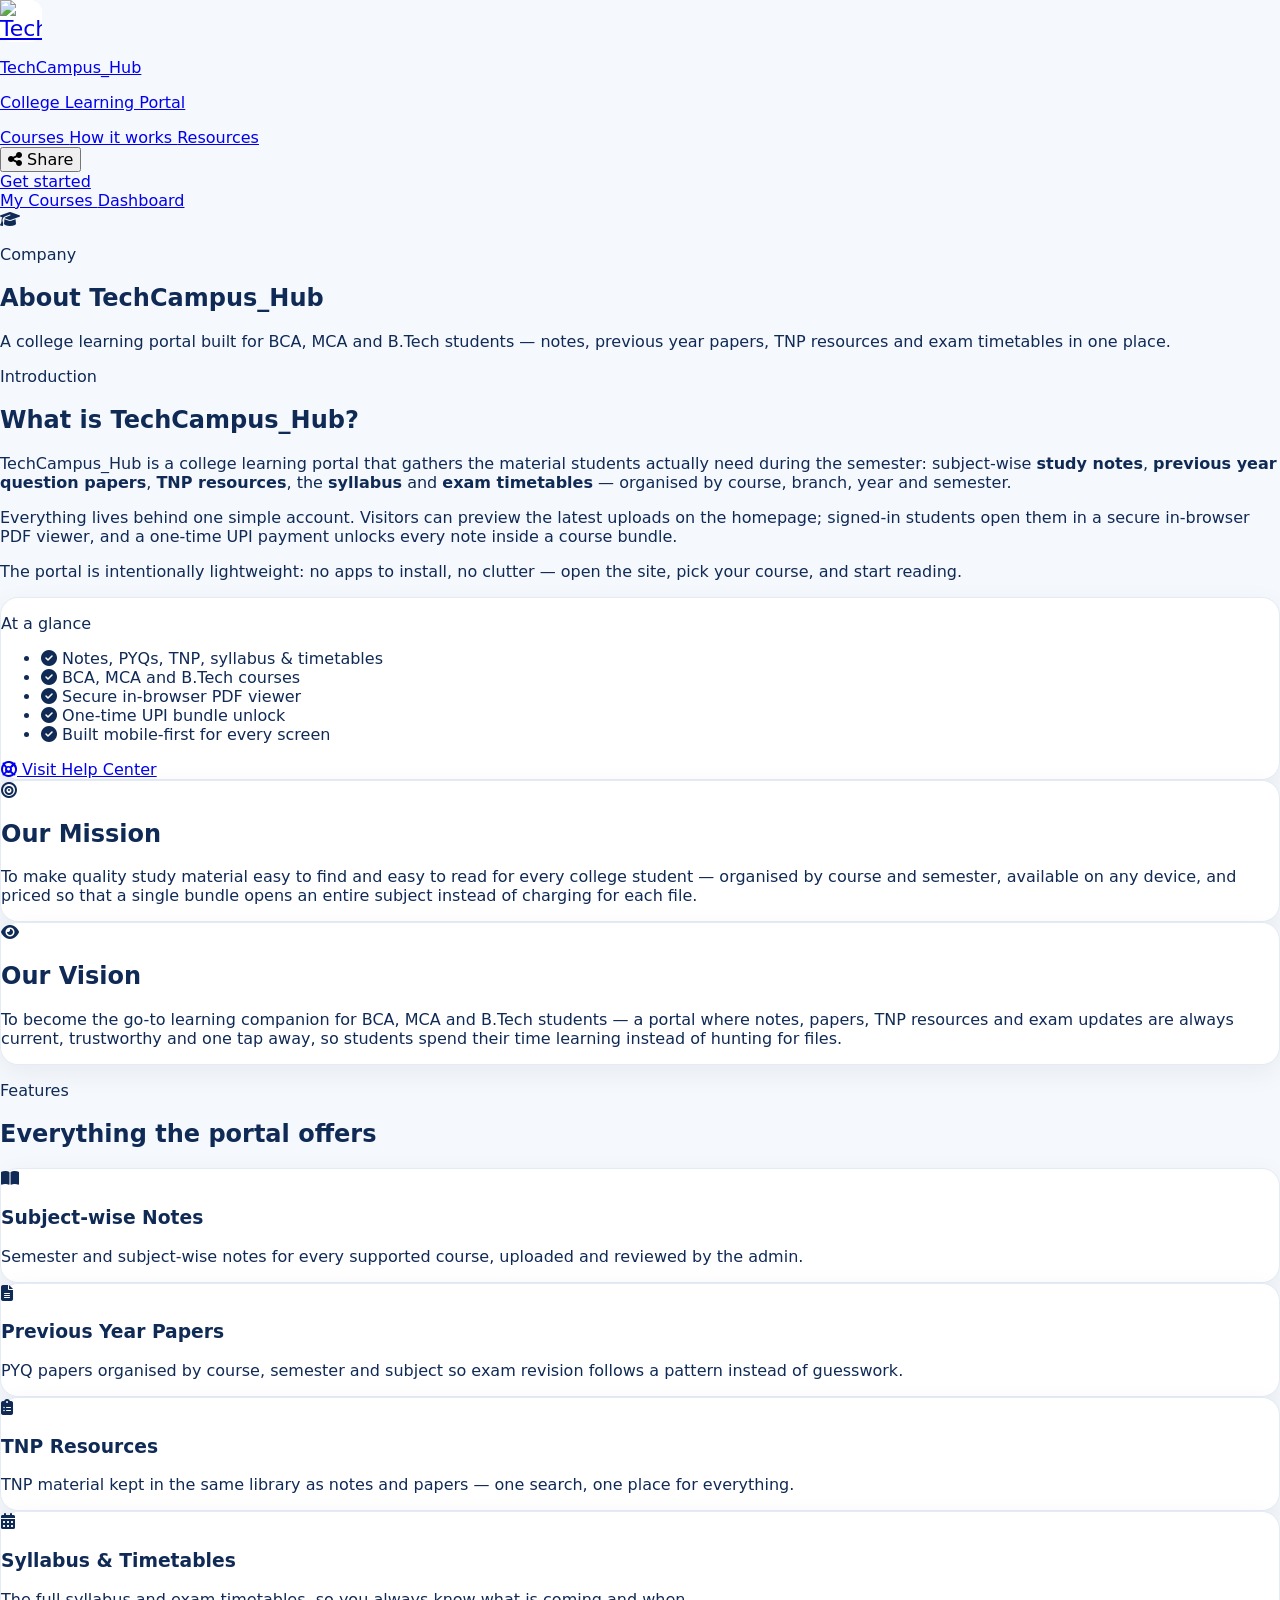
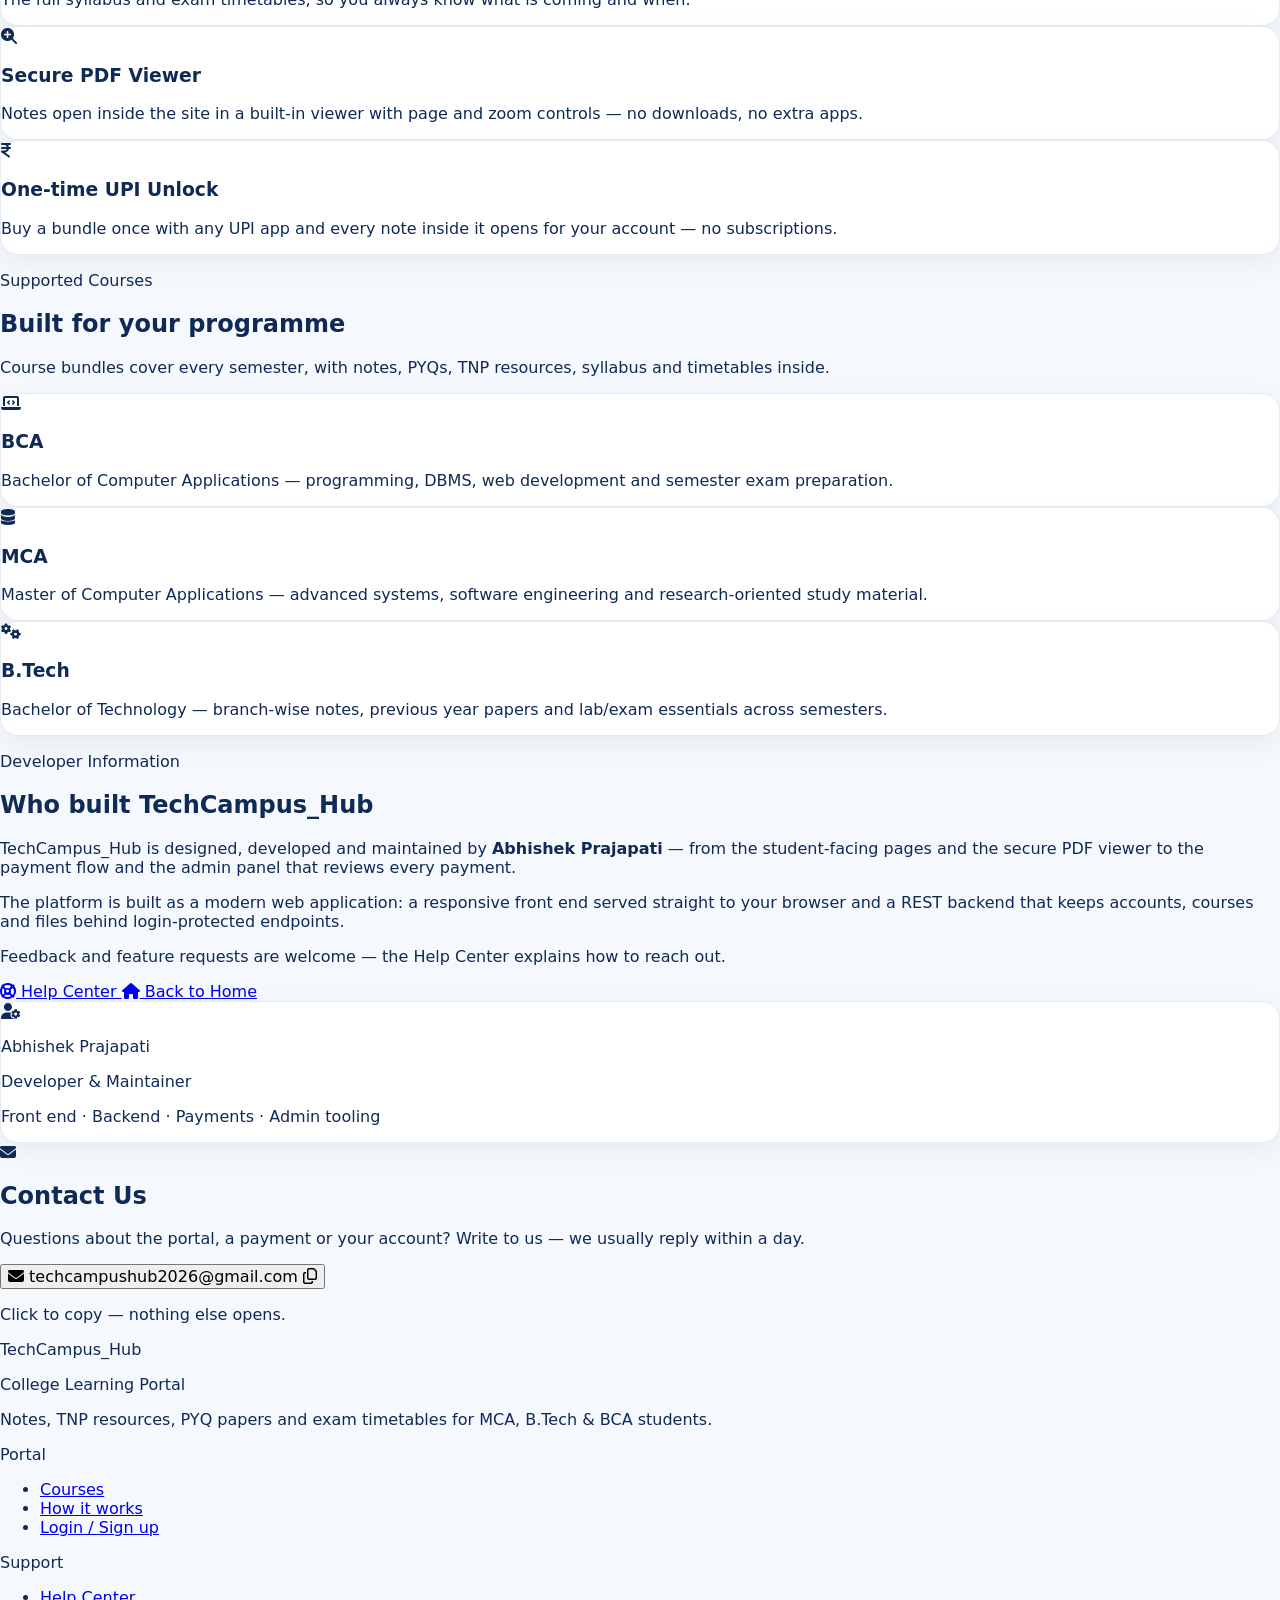
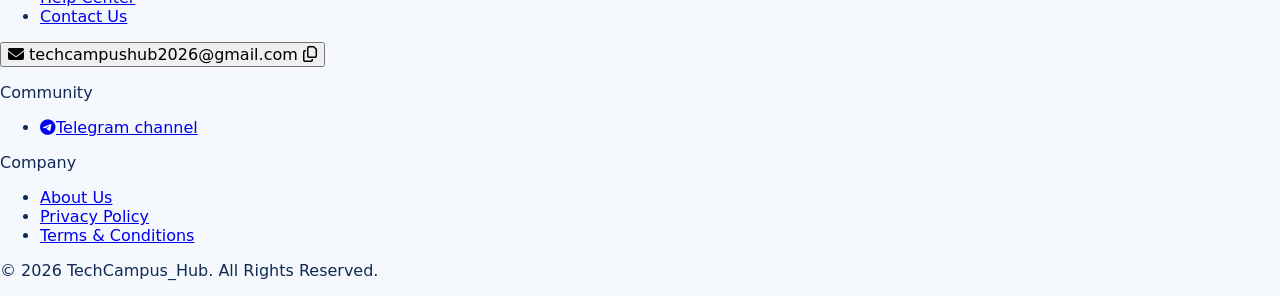
==== TechCampusHub-Frontend/about.html @ c7a8f25b "fix bug" ====
<!DOCTYPE html>
<html lang="en">
    <head>
        <meta charset="UTF-8">
        <meta name="viewport" content="width=device-width, initial-scale=1.0">
        <title>About Us | TechCampus_Hub</title>
        <meta name="description" content="About TechCampus_Hub - a college learning portal for BCA, MCA and B.Tech students with study notes, PYQ papers, TNP resources, syllabus and exam timetables.">
        <meta name="theme-color" content="#102a56">
        <link rel="icon" type="image/png" href="./assets/logo.png">
        <link rel="apple-touch-icon" href="./assets/logo.png">
        <!-- =====================================================
         TAILWIND CSS
    ====================================================== -->
        <script src="https://cdn.tailwindcss.com"></script>
        <!-- =====================================================
         FONT AWESOME
    ====================================================== -->
        <link rel="stylesheet" href="https://cdnjs.cloudflare.com/ajax/libs/font-awesome/6.5.2/css/all.min.css">
        <!-- =====================================================
         TAILWIND CONFIG
    ====================================================== -->
        <script>
        tailwind.config = {
            theme: {
                extend: {
                    colors: {
                        navy: "#102a56",
                        bluehub: "#2563eb",
                        softbg: "#f5f8fc"
                    },

                    boxShadow: {
                        soft: "0 8px 28px rgba(15,39,74,.08)"
                    }
                }
            }
        };
        </script>
        <!-- =====================================================
         CUSTOM CSS
    ====================================================== -->
        <link rel="stylesheet" href="style.css">
    </head>
<body data-page="about">
        <!-- =====================================================
         SITE HEADER
    ====================================================== -->
        <header class="sticky top-0 z-40 bg-white/90 backdrop-blur border-b border-slate-200">
            <div class="max-w-6xl mx-auto px-4 sm:px-5 h-20 flex items-center justify-between gap-3 sm:gap-4">
                <a href="./index.html" class="flex items-center gap-2 sm:gap-3 min-w-0">
                    <div class="text-logo-icon shrink-0">
                        <img src="./assets/logo.png" alt="TechCampus Hub logo">
                    </div>
                    <div class="min-w-0">
                        <p class="font-extrabold text-base sm:text-lg leading-tight truncate">
                            TechCampus_Hub
                        </p>
                        <p class="hidden sm:block text-xs text-slate-500 leading-tight truncate">
                            College Learning Portal
                        </p>
                    </div>
                </a>
                <nav class="hidden md:flex items-center gap-6 text-sm font-semibold text-slate-600">
                    <a href="./index.html#courses" class="hover:text-blue-600 transition">
                        Courses
                    </a>
                    <a href="./index.html#how" class="hover:text-blue-600 transition">
                        How it works
                    </a>
                    <a href="./index.html#features" class="hover:text-blue-600 transition">
                        Resources
                    </a>
                </nav>
                <div class="flex items-center gap-2 sm:gap-3 shrink-0">

                    <!-- Share the website (native sheet on mobile,
                         themed popup on desktop) -->
                    <button type="button"
                            data-share-trigger
                            aria-haspopup="dialog"
                            aria-expanded="false"
                            aria-label="Share TechCampus Hub"
                            title="Share TechCampus Hub"
                            class="flex h-9 w-9 sm:h-10 sm:w-auto shrink-0 items-center justify-center
                                   gap-2 rounded-xl border border-slate-200 bg-white px-0 sm:px-3.5
                                   text-xs sm:text-sm font-bold text-slate-600
                                   hover:border-blue-200 hover:bg-blue-50 hover:text-blue-700
                                   transition">
                        <i class="fa-solid fa-share-nodes" aria-hidden="true"></i>
                        <span class="hidden sm:inline">Share</span>
                    </button>

                    <!-- Guest actions -->
                    <div id="guestNavActions" class="flex items-center gap-3">
                        <a href="./login.html" class="rounded-xl bg-blue-600 hover:bg-blue-700 text-white text-xs sm:text-sm font-bold px-3 sm:px-5 py-2 sm:py-2.5 whitespace-nowrap transition">
                            Get started
                        </a>
                    </div>

                    <!-- Signed-in actions -->
                    <div id="memberNavActions" class="hidden items-center gap-3">
                        <a href="./courses.html" class="hidden sm:inline text-sm font-bold text-slate-600 hover:text-blue-600 transition">
                            My Courses
                        </a>
                        <a href="./dashboard.html" class="rounded-xl bg-blue-600 hover:bg-blue-700 text-white text-xs sm:text-sm font-bold px-3 sm:px-5 py-2 sm:py-2.5 whitespace-nowrap transition">
                            Dashboard
                        </a>
                    </div>
                </div>
            </div>
        </header>

        <main>
            <!-- =====================================================
             PAGE HERO
        ====================================================== -->
            <section class="bg-softbg border-b border-slate-200">
                <div class="max-w-6xl mx-auto px-5 py-14 md:py-20 text-center">
                    <span class="mx-auto flex h-14 w-14 items-center justify-center rounded-2xl bg-blue-50 text-2xl text-blue-600"
                          aria-hidden="true">
                        <i class="fa-solid fa-graduation-cap"></i>
                    </span>
                    <p class="mt-5 text-xs font-extrabold uppercase tracking-widest text-blue-600">
                        Company
                    </p>
                    <h1 class="mt-2 text-3xl md:text-4xl font-extrabold text-slate-900">
                        About TechCampus_Hub
                    </h1>
                    <p class="mt-3 mx-auto max-w-2xl text-sm leading-6 md:text-base text-slate-500">
                        A college learning portal built for BCA, MCA and B.Tech students —
                        notes, previous year papers, TNP resources and exam timetables in
                        one place.
                    </p>
                </div>
            </section>

            <!-- =====================================================
             INTRODUCTION
        ====================================================== -->
            <section id="introduction" class="max-w-6xl mx-auto px-5 py-12 md:py-16 scroll-mt-28">
                <div class="grid grid-cols-1 lg:grid-cols-3 gap-8 items-start">
                    <div class="lg:col-span-2">
                        <p class="text-xs font-extrabold uppercase tracking-widest text-blue-600">
                            Introduction
                        </p>
                        <h2 class="mt-2 text-2xl font-extrabold text-slate-900">
                            What is TechCampus_Hub?
                        </h2>
                        <div class="mt-4 space-y-4 text-sm leading-7 text-slate-600 md:text-base">
                            <p>
                                TechCampus_Hub is a college learning portal that gathers the
                                material students actually need during the semester: subject-wise
                                <strong>study notes</strong>, <strong>previous year question
                                papers</strong>, <strong>TNP resources</strong>, the
                                <strong>syllabus</strong> and <strong>exam timetables</strong> —
                                organised by course, branch, year and semester.
                            </p>
                            <p>
                                Everything lives behind one simple account. Visitors can preview
                                the latest uploads on the homepage; signed-in students open them
                                in a secure in-browser PDF viewer, and a one-time UPI payment
                                unlocks every note inside a course bundle.
                            </p>
                            <p>
                                The portal is intentionally lightweight: no apps to install, no
                                clutter — open the site, pick your course, and start reading.
                            </p>
                        </div>
                    </div>

                    <div class="card p-6">
                        <p class="text-xs font-extrabold uppercase tracking-widest text-slate-400">
                            At a glance
                        </p>
                        <ul class="mt-4 space-y-3 text-sm text-slate-600">
                            <li class="flex items-start gap-3">
                                <i class="fa-solid fa-circle-check mt-0.5 text-blue-600" aria-hidden="true"></i>
                                Notes, PYQs, TNP, syllabus &amp; timetables
                            </li>
                            <li class="flex items-start gap-3">
                                <i class="fa-solid fa-circle-check mt-0.5 text-blue-600" aria-hidden="true"></i>
                                BCA, MCA and B.Tech courses
                            </li>
                            <li class="flex items-start gap-3">
                                <i class="fa-solid fa-circle-check mt-0.5 text-blue-600" aria-hidden="true"></i>
                                Secure in-browser PDF viewer
                            </li>
                            <li class="flex items-start gap-3">
                                <i class="fa-solid fa-circle-check mt-0.5 text-blue-600" aria-hidden="true"></i>
                                One-time UPI bundle unlock
                            </li>
                            <li class="flex items-start gap-3">
                                <i class="fa-solid fa-circle-check mt-0.5 text-blue-600" aria-hidden="true"></i>
                                Built mobile-first for every screen
                            </li>
                        </ul>
                        <a href="./help-center.html"
                           class="mt-6 inline-flex w-full items-center justify-center gap-2 rounded-xl border border-blue-200 bg-blue-50 px-5 py-3 font-bold text-blue-700 transition hover:bg-blue-100">
                            <i class="fa-solid fa-life-ring" aria-hidden="true"></i>
                            Visit Help Center
                        </a>
                    </div>
                </div>
            </section>

            <!-- =====================================================
             MISSION & VISION
        ====================================================== -->
            <section class="bg-softbg border-y border-slate-200">
                <div class="max-w-6xl mx-auto px-5 py-12 md:py-16 grid grid-cols-1 md:grid-cols-2 gap-6">
                    <div class="card p-6 sm:p-8">
                        <span class="flex h-11 w-11 items-center justify-center rounded-xl bg-blue-600 text-white"
                              aria-hidden="true">
                            <i class="fa-solid fa-bullseye"></i>
                        </span>
                        <h2 class="mt-4 text-xl font-extrabold text-slate-900">Our Mission</h2>
                        <p class="mt-3 text-sm leading-7 text-slate-600">
                            To make quality study material easy to find and easy to read for
                            every college student — organised by course and semester, available
                            on any device, and priced so that a single bundle opens an entire
                            subject instead of charging for each file.
                        </p>
                    </div>

                    <div class="card p-6 sm:p-8">
                        <span class="flex h-11 w-11 items-center justify-center rounded-xl bg-violet-500 text-white"
                              aria-hidden="true">
                            <i class="fa-solid fa-eye"></i>
                        </span>
                        <h2 class="mt-4 text-xl font-extrabold text-slate-900">Our Vision</h2>
                        <p class="mt-3 text-sm leading-7 text-slate-600">
                            To become the go-to learning companion for BCA, MCA and B.Tech
                            students — a portal where notes, papers, TNP resources and exam
                            updates are always current, trustworthy and one tap away, so
                            students spend their time learning instead of hunting for files.
                        </p>
                    </div>
                </div>
            </section>

            <!-- =====================================================
             FEATURES
        ====================================================== -->
            <section id="features" class="max-w-6xl mx-auto px-5 py-12 md:py-16 scroll-mt-28">
                <div class="text-center max-w-2xl mx-auto">
                    <p class="text-xs font-extrabold uppercase tracking-widest text-blue-600">
                        Features
                    </p>
                    <h2 class="mt-2 text-2xl md:text-3xl font-extrabold text-slate-900">
                        Everything the portal offers
                    </h2>
                </div>

                <div class="mt-8 grid grid-cols-1 min-[480px]:grid-cols-2 lg:grid-cols-3 gap-5">
                    <div class="card p-6">
                        <span class="flex h-10 w-10 items-center justify-center rounded-xl bg-blue-50 text-blue-600"
                              aria-hidden="true">
                            <i class="fa-solid fa-book-open"></i>
                        </span>
                        <h3 class="mt-4 font-extrabold text-slate-900">Subject-wise Notes</h3>
                        <p class="mt-2 text-sm leading-6 text-slate-500">
                            Semester and subject-wise notes for every supported course,
                            uploaded and reviewed by the admin.
                        </p>
                    </div>

                    <div class="card p-6">
                        <span class="flex h-10 w-10 items-center justify-center rounded-xl bg-emerald-50 text-emerald-600"
                              aria-hidden="true">
                            <i class="fa-solid fa-file-lines"></i>
                        </span>
                        <h3 class="mt-4 font-extrabold text-slate-900">Previous Year Papers</h3>
                        <p class="mt-2 text-sm leading-6 text-slate-500">
                            PYQ papers organised by course, semester and subject so exam
                            revision follows a pattern instead of guesswork.
                        </p>
                    </div>

                    <div class="card p-6">
                        <span class="flex h-10 w-10 items-center justify-center rounded-xl bg-violet-50 text-violet-600"
                              aria-hidden="true">
                            <i class="fa-solid fa-clipboard-list"></i>
                        </span>
                        <h3 class="mt-4 font-extrabold text-slate-900">TNP Resources</h3>
                        <p class="mt-2 text-sm leading-6 text-slate-500">
                            TNP material kept in the same library as notes and papers — one
                            search, one place for everything.
                        </p>
                    </div>

                    <div class="card p-6">
                        <span class="flex h-10 w-10 items-center justify-center rounded-xl bg-amber-50 text-amber-600"
                              aria-hidden="true">
                            <i class="fa-solid fa-calendar-days"></i>
                        </span>
                        <h3 class="mt-4 font-extrabold text-slate-900">Syllabus &amp; Timetables</h3>
                        <p class="mt-2 text-sm leading-6 text-slate-500">
                            The full syllabus and exam timetables, so you always know what is
                            coming and when.
                        </p>
                    </div>

                    <div class="card p-6">
                        <span class="flex h-10 w-10 items-center justify-center rounded-xl bg-rose-50 text-rose-600"
                              aria-hidden="true">
                            <i class="fa-solid fa-magnifying-glass-plus"></i>
                        </span>
                        <h3 class="mt-4 font-extrabold text-slate-900">Secure PDF Viewer</h3>
                        <p class="mt-2 text-sm leading-6 text-slate-500">
                            Notes open inside the site in a built-in viewer with page and
                            zoom controls — no downloads, no extra apps.
                        </p>
                    </div>

                    <div class="card p-6">
                        <span class="flex h-10 w-10 items-center justify-center rounded-xl bg-sky-50 text-sky-600"
                              aria-hidden="true">
                            <i class="fa-solid fa-indian-rupee-sign"></i>
                        </span>
                        <h3 class="mt-4 font-extrabold text-slate-900">One-time UPI Unlock</h3>
                        <p class="mt-2 text-sm leading-6 text-slate-500">
                            Buy a bundle once with any UPI app and every note inside it opens
                            for your account — no subscriptions.
                        </p>
                    </div>
                </div>
            </section>

            <!-- =====================================================
             SUPPORTED COURSES
        ====================================================== -->
            <section id="courses" class="bg-softbg border-y border-slate-200">
                <div class="max-w-6xl mx-auto px-5 py-12 md:py-16">
                    <div class="text-center max-w-2xl mx-auto">
                        <p class="text-xs font-extrabold uppercase tracking-widest text-blue-600">
                            Supported Courses
                        </p>
                        <h2 class="mt-2 text-2xl md:text-3xl font-extrabold text-slate-900">
                            Built for your programme
                        </h2>
                        <p class="mt-3 text-sm leading-6 text-slate-500">
                            Course bundles cover every semester, with notes, PYQs, TNP
                            resources, syllabus and timetables inside.
                        </p>
                    </div>

                    <div class="mt-8 grid grid-cols-1 min-[480px]:grid-cols-2 lg:grid-cols-3 gap-5">
                        <div class="card p-6 text-center">
                            <span class="mx-auto flex h-12 w-12 items-center justify-center rounded-2xl bg-blue-600 text-lg text-white"
                                  aria-hidden="true">
                                <i class="fa-solid fa-laptop-code"></i>
                            </span>
                            <h3 class="mt-4 text-lg font-extrabold text-slate-900">BCA</h3>
                            <p class="mt-2 text-sm leading-6 text-slate-500">
                                Bachelor of Computer Applications — programming, DBMS, web
                                development and semester exam preparation.
                            </p>
                        </div>

                        <div class="card p-6 text-center">
                            <span class="mx-auto flex h-12 w-12 items-center justify-center rounded-2xl bg-violet-500 text-lg text-white"
                                  aria-hidden="true">
                                <i class="fa-solid fa-database"></i>
                            </span>
                            <h3 class="mt-4 text-lg font-extrabold text-slate-900">MCA</h3>
                            <p class="mt-2 text-sm leading-6 text-slate-500">
                                Master of Computer Applications — advanced systems, software
                                engineering and research-oriented study material.
                            </p>
                        </div>

                        <div class="card p-6 text-center">
                            <span class="mx-auto flex h-12 w-12 items-center justify-center rounded-2xl bg-emerald-500 text-lg text-white"
                                  aria-hidden="true">
                                <i class="fa-solid fa-gears"></i>
                            </span>
                            <h3 class="mt-4 text-lg font-extrabold text-slate-900">B.Tech</h3>
                            <p class="mt-2 text-sm leading-6 text-slate-500">
                                Bachelor of Technology — branch-wise notes, previous year
                                papers and lab/exam essentials across semesters.
                            </p>
                        </div>
                    </div>
                </div>
            </section>

            <!-- =====================================================
             DEVELOPER INFORMATION
        ====================================================== -->
            <section id="developer" class="max-w-6xl mx-auto px-5 py-12 md:py-16 scroll-mt-28">
                <div class="grid grid-cols-1 lg:grid-cols-3 gap-8 items-start">
                    <div class="lg:col-span-2">
                        <p class="text-xs font-extrabold uppercase tracking-widest text-blue-600">
                            Developer Information
                        </p>
                        <h2 class="mt-2 text-2xl font-extrabold text-slate-900">
                            Who built TechCampus_Hub
                        </h2>
                        <div class="mt-4 space-y-4 text-sm leading-7 text-slate-600 md:text-base">
                            <p>
                                TechCampus_Hub is designed, developed and maintained by
                                <strong>Abhishek Prajapati</strong> — from the student-facing pages
                                and the secure PDF viewer to the payment flow and the admin
                                panel that reviews every payment.
                            </p>
                            <p>
                                The platform is built as a modern web application: a responsive
                                front end served straight to your browser and a REST backend
                                that keeps accounts, courses and files behind login-protected
                                endpoints.
                            </p>
                            <p>
                                Feedback and feature requests are welcome — the Help Center
                                explains how to reach out.
                            </p>
                        </div>

                        <div class="mt-6 flex flex-wrap gap-3">
                            <a href="./help-center.html"
                               class="inline-flex items-center gap-2 rounded-xl bg-blue-600 px-5 py-3 font-bold text-white transition hover:bg-blue-700">
                                <i class="fa-solid fa-life-ring" aria-hidden="true"></i>
                                Help Center
                            </a>
                            <a href="./index.html"
                               class="inline-flex items-center gap-2 rounded-xl border border-slate-200 bg-white px-5 py-3 font-bold text-slate-600 transition hover:border-blue-200 hover:bg-blue-50 hover:text-blue-700">
                                <i class="fa-solid fa-house" aria-hidden="true"></i>
                                Back to Home
                            </a>
                        </div>
                    </div>

                    <div class="card p-6">
                        <span class="flex h-12 w-12 items-center justify-center rounded-2xl bg-blue-50 text-xl text-blue-600"
                              aria-hidden="true">
                            <i class="fa-solid fa-user-gear"></i>
                        </span>
                        <p class="mt-4 font-extrabold text-slate-900">Abhishek Prajapati</p>
                        <p class="text-sm text-slate-500">Developer &amp; Maintainer</p>
                        <p class="mt-3 text-xs leading-5 text-slate-400">
                            Front end · Backend · Payments · Admin tooling
                        </p>
                    </div>
                </div>
            </section>

            <!-- =====================================================
             CONTACT
        ====================================================== -->
            <section id="contact" class="bg-softbg border-t border-slate-200">
                <div class="max-w-3xl mx-auto px-5 py-12 md:py-16 text-center">
                    <span class="mx-auto flex h-12 w-12 items-center justify-center rounded-2xl bg-white text-xl text-blue-600 shadow-soft"
                          aria-hidden="true">
                        <i class="fa-solid fa-envelope"></i>
                    </span>
                    <h2 class="mt-4 text-2xl font-extrabold text-slate-900">Contact Us</h2>
                    <p class="mt-3 text-sm leading-6 text-slate-500">
                        Questions about the portal, a payment or your account? Write to us —
                        we usually reply within a day.
                    </p>

                    <!-- Clicking the address only copies it - it never
                         opens Gmail or the default mail app. -->
                    <button type="button"
                            data-copy-email
                            class="mt-5 inline-flex max-w-full items-center gap-2 rounded-xl
                                   border border-slate-200 bg-white px-4 py-3 text-left
                                   break-words cursor-pointer text-sm font-bold text-blue-700
                                   transition-colors hover:bg-blue-50 sm:text-base shadow-soft"
                            title="Copy email address">
                        <i class="fa-solid fa-envelope shrink-0" aria-hidden="true"></i>
                        <span>techcampushub2026<wbr>@gmail.com</span>
                        <i class="fa-regular fa-copy shrink-0 text-xs opacity-60" aria-hidden="true"></i>
                    </button>
                    <p class="mt-3 text-xs font-semibold text-slate-400">
                        Click to copy — nothing else opens.
                    </p>
                </div>
            </section>
        </main>

        <!-- =====================================================
         FOOTER
    ====================================================== -->
        <footer class="border-t border-slate-200 bg-white">
            <div class="max-w-6xl mx-auto px-5 py-7 lg:py-8 grid grid-cols-1 min-[560px]:grid-cols-2 md:grid-cols-3 lg:grid-cols-[1.2fr_1fr_1.5fr_1.05fr_1.1fr] gap-x-6 gap-y-7">
                <div>
                    <p class="font-extrabold">TechCampus_Hub</p>
                    <p class="text-xs text-slate-500">College Learning Portal</p>
                    <p class="mt-3 text-sm text-slate-500">
                        Notes, TNP resources, PYQ papers and exam timetables
                        for MCA, B.Tech &amp; BCA students.
                    </p>
                </div>
                <div>
                    <p class="font-extrabold text-sm uppercase tracking-wide text-slate-400">
                        Portal
                    </p>
                    <ul class="mt-3 space-y-1.5 text-sm text-slate-600">
                        <li><a href="./index.html#courses" class="hover:text-blue-600 transition">Courses</a></li>
                        <li><a href="./index.html#how" class="hover:text-blue-600 transition">How it works</a></li>
                        <li><a href="./login.html" class="hover:text-blue-600 transition">Login / Sign up</a></li>
                    </ul>
                </div>
                <div>
                    <p class="font-extrabold text-sm uppercase tracking-wide text-slate-400">
                        Support
                    </p>
                    <ul class="mt-3 space-y-1.5 text-sm text-slate-600">
                        <li><a href="./help-center.html" class="hover:text-blue-600 transition">Help Center</a></li>
                        <li><a href="./help-center.html#contact-information" class="hover:text-blue-600 transition">Contact Us</a></li>
                    </ul>

                    <!-- Clicking the address only copies it - it never
                         opens Gmail or the default mail app. -->
                    <button type="button"
                            data-copy-email
                            class="mt-2.5 inline-flex max-w-full items-center gap-2 text-left
                                   break-words cursor-pointer rounded-lg px-2 py-1.5
                                   text-sm font-semibold text-blue-600
                                   transition-colors hover:bg-blue-50 hover:text-blue-700"
                            title="Copy email address">
                        <i class="fa-solid fa-envelope shrink-0" aria-hidden="true"></i>
                        <span>techcampushub2026<wbr>@gmail.com</span>
                        <i class="fa-regular fa-copy shrink-0 text-xs opacity-60" aria-hidden="true"></i>
                    </button>
                </div>
                <div>
                    <p class="font-extrabold text-sm uppercase tracking-wide text-slate-400">
                        Community
                    </p>
                    <ul class="mt-3 space-y-1.5 text-sm text-slate-600">
                        <li>
                            <a href="https://t.me/TechCampus_Hub" target="_blank" rel="noopener noreferrer" class="hover:text-blue-600 transition">
                                <i class="fa-brands fa-telegram mr-2"></i>Telegram channel
                            </a>
                        </li>
                    </ul>
                </div>
                <div>
                    <p class="font-extrabold text-sm uppercase tracking-wide text-slate-400">
                        Company
                    </p>
                    <ul class="mt-3 space-y-1.5 text-sm text-slate-600">
                        <li><a href="./about.html" class="hover:text-blue-600 transition">About Us</a></li>
                        <li><a href="#" class="hover:text-blue-600 transition">Privacy Policy</a></li>
                        <li><a href="#" class="hover:text-blue-600 transition">Terms &amp; Conditions</a></li>
                    </ul>
                </div>
            </div>
            <div class="border-t border-slate-100 py-4 text-center">
                <p class="text-xs leading-5 text-slate-400">
                    © 2026 TechCampus_Hub. All Rights Reserved.
                </p>
            </div>
        </footer>

        <script src="./js/env.js"></script>
        <script type="module" src="./js/public-page.js"></script>
    </body>
</html>
---- TechCampusHub-Frontend/style.css ----
* {
            box-sizing: border-box;
        }

        html {
            scroll-behavior: smooth;
            -webkit-text-size-adjust: 100%;
            text-size-adjust: 100%;
        }

        body {
            margin: 0;

            font-family:
                Inter,
                ui-sans-serif,
                system-ui,
                -apple-system,
                BlinkMacSystemFont,
                "Segoe UI",
                sans-serif;

            background: #f5f8fc;
            color: #102a56;

            /* Never allow a wide table, image or modal to create a
               page-level horizontal scrollbar. Inner panels keep
               their own overflow-x-auto scrollers. */
            overflow-x: hidden;
        }

        /* -----------------------------------------------------
           Responsive media + form defaults
        ----------------------------------------------------- */

        img,
        svg,
        video,
        canvas {
            max-width: 100%;
            height: auto;
        }

        input,
        select,
        textarea,
        button {
            font: inherit;
            max-width: 100%;
        }

        button {
            cursor: pointer;
        }

        /* Main column and page shells must be allowed to shrink
           inside their flex/grid parents (prevents overflow). */
        .main-area,
        #dashboardSection,
        main,
        section {
            min-width: 0;
        }

        /* Reusable horizontal scroller for data tables. */
        .table-scroll {
            width: 100%;
            max-width: 100%;
            overflow-x: auto;
            -webkit-overflow-scrolling: touch;
        }

        /* Default floor for tables that do not declare their own
           utility min-width (page-specific min-w-[…] classes win). */
        :where(.table-scroll) > table {
            min-width: 680px;
        }

        /* Icon chips inside cards/headings must keep their size when
           the heading next to them wraps on a narrow phone. */
        .card .w-12.h-12,
        .card .w-14.h-14,
        .card .w-16.h-16 {
            flex-shrink: 0;
        }

        .sidebar {
            background:
                linear-gradient(180deg,
                    #2e61b3 0%,
                    #2f5fb1 100%);
        }

        .nav-item {
            text-decoration: none;

            transition:
                background .2s ease,
                color .2s ease,
                transform .2s ease;
        }

        .nav-item:hover,
        .nav-item.active {
            background: #2563eb;
            color: white;
            transform: translateX(2px);
        }

        .card {
            background: white;
            border: 1px solid #e4ebf4;
            border-radius: 18px;

            box-shadow:
                0 8px 28px rgba(15, 39, 74, .06);
        }

        .resource-card {
            transition:
                transform .2s ease,
                box-shadow .2s ease;
        }

        .resource-card:hover {
            transform: translateY(-3px);

            box-shadow:
                0 14px 34px rgba(15, 39, 74, .10);
        }

        /* Homepage resource preview cards: same hover lift as the
           dashboard cards, but they fill the grid row height. */
        .home-resource-card {
            display: flex;
            flex-direction: column;
            height: 100%;
        }

        .home-resource-meta {
            display: inline-flex;
            align-items: center;
            gap: .3rem;

            padding: .2rem .55rem;

            border-radius: 999px;
            background: #f1f5f9;

            color: #475569;
            font-size: .7rem;
            font-weight: 700;
            line-height: 1.35;
        }

        /* =====================================================
           HOMEPAGE LOGIN GATE
        ===================================================== */

        body.login-gate-open {
            overflow: hidden;
        }

        .login-gate-overlay {
            position: fixed;
            inset: 0;
            z-index: 120;

            display: flex;
            align-items: center;
            justify-content: center;

            padding: 1rem;

            background: rgba(15, 23, 42, .55);
            -webkit-backdrop-filter: blur(4px);
            backdrop-filter: blur(4px);

            opacity: 0;
            visibility: hidden;
            pointer-events: none;

            transition:
                opacity .2s ease,
                visibility .2s ease;
        }

        .login-gate-overlay.is-open {
            opacity: 1;
            visibility: visible;
            pointer-events: auto;
        }

        .login-gate-card {
            width: min(26rem, 100%);
            max-height: calc(100vh - 2rem);
            max-height: calc(100dvh - 2rem);
            overflow-y: auto;
            overscroll-behavior: contain;

            border-radius: 1.5rem;
            background: #fff;
            box-shadow: 0 24px 60px rgba(15, 23, 42, .28);

            opacity: 0;
            transform: translateY(18px) scale(.97);

            transition:
                opacity .22s ease,
                transform .22s ease;
        }

        .login-gate-overlay.is-open .login-gate-card {
            opacity: 1;
            transform: translateY(0) scale(1);
        }

        @media (prefers-reduced-motion: reduce) {
            .login-gate-overlay,
            .login-gate-card {
                transition: none;
            }
        }

        .input {
            width: 100%;

            border: 1px solid #dbe4ef;
            border-radius: 12px;

            padding: 12px 14px;

            outline: none;

            background: white;
            color: #18345f;
        }

        .input:focus {
            border-color: #2563eb;

            box-shadow:
                0 0 0 3px rgba(37, 99, 235, .10);
        }

        .input:disabled {
            background: #f1f5f9;
            color: #64748b;
            cursor: not-allowed;
        }

        /* Inline profile fields: the profile cards hold the
           inputs themselves. Disabled they read like plain
           bold text; enabled (edit mode) they gain the
           familiar input chrome in the exact same spot. */
        .profile-field {
            width: 100%;

            font-weight: 700;
            font-size: 17px;
            color: #18345f;

            background: transparent;
            border: 1px solid transparent;
            border-radius: 10px;

            padding: 2px 4px;

            outline: none;
        }

        .profile-field::placeholder {
            color: #94a3b8;
            font-weight: 500;
            font-size: 16px;
        }

        .profile-field:disabled {
            cursor: default;
        }

        .profile-field:enabled {
            background: white;
            border-color: #dbe4ef;
            padding: 10px 12px;
        }

        .profile-field:focus {
            border-color: #2563eb;

            box-shadow:
                0 0 0 3px rgba(37, 99, 235, .10);
        }

        .auth-bg {
            background:
                radial-gradient(circle at 10% 10%,
                    rgba(37, 99, 235, .18),
                    transparent 34%),
                radial-gradient(circle at 90% 85%,
                    rgba(220, 38, 38, .10),
                    transparent 30%),
                #f4f7fb;
        }

        .auth-card {
            box-shadow:
                0 24px 70px rgba(15, 39, 74, .14);
        }

        /* TechCampus_Hub text logo */
        .text-logo-icon {
            width: 42px;
            height: 42px;
            border-radius: 12px;
            background: white;
            display: flex;
            align-items: center;
            justify-content: center;
            font-size: 22px;
            flex-shrink: 0;
        }

        .text-logo-icon-small {
            width: 40px;
            height: 40px;
            border-radius: 10px;
            background: white;
            display: flex;
            align-items: center;
            justify-content: center;
            font-size: 20px;
            flex-shrink: 0;
        }

        /* Brand logo image inside the logo chips */
        .text-logo-icon img,
        .text-logo-icon-small img {
            width: 100%;
            height: 100%;
            object-fit: contain;
            display: block;
        }

        .hide-scroll::-webkit-scrollbar {
            display: none;
        }

        .mobile-nav {
            display: none;
        }

        #sidebarOverlay {
            display: none;
            opacity: 0;
            transition: opacity .25s ease;
        }

        @keyframes sidebarOverlayFade {
            from { opacity: 0; }
            to { opacity: 1; }
        }

        /* Lock the page behind the mobile drawer. */
        body.sidebar-open {
            overflow: hidden;
        }

        /*
         * Edit modal field wrapper.
         * admin.js uses this class to hide/show
         * complete fields according to category.
         */
        .edit-field-group {
            min-width: 0;
        }

        /*
         * Admin panel tabs (admin.html)
         * Crisp active state: white pill, soft shadow, blue-700 text.
         */
        .admin-tab-btn.active {
            background: #fff;
            color: #1d4ed8;
            font-weight: 700;
            box-shadow: 0 6px 16px rgba(15, 39, 74, .12);
        }

        .admin-tab-btn.active:hover {
            background: #fff;
            color: #1d4ed8;
        }

        /* =====================================================
           RESPONSIVE SHELL
           -----------------------------------------------------
           Mobile   320–767px : hamburger + slide-in drawer
           Tablet   768–1023px: collapsed icon rail
           Laptop   1024px+   : full sidebar
        ===================================================== */

        /* ---------- Tablet: collapsed icon rail ---------- */
        @media (max-width: 1023px) {

            .sidebar {
                width: 80px !important;
            }

            .nav-label,
            .brand-text {
                display: none;
            }

            #closeSidebarBtn {
                display: none;
            }

            .sidebar > div:first-child {
                justify-content: center;
                padding-left: 0;
                padding-right: 0;
            }

            .sidebar nav {
                padding-left: .5rem;
                padding-right: .5rem;
            }

            .sidebar .nav-item {
                justify-content: center;
                gap: 0;
                padding-left: 0;
                padding-right: 0;
            }

            .sidebar .nav-item i {
                width: 1.25rem;
                text-align: center;
            }

            .main-area {
                margin-left: 80px !important;
            }
        }

        /* ---------- Mobile: slide-in drawer ---------- */
        @media (max-width: 767px) {

            .sidebar {
                display: flex !important;

                width: min(18rem, 85vw) !important;

                transform: translateX(-100%);
                visibility: hidden;
                pointer-events: none;

                transition:
                    transform .25s ease,
                    visibility .25s ease;
            }

            .sidebar.mobile-open {
                transform: translateX(0);
                visibility: visible;
                pointer-events: auto;
            }

            /* Restore full labels inside the drawer. */
            .sidebar .nav-label,
            .sidebar .brand-text {
                display: block;
            }

            .sidebar > div:first-child {
                justify-content: flex-start;
                padding-left: 1.25rem;
                padding-right: 1.25rem;
            }

            .sidebar nav {
                padding: 1rem;
            }

            .sidebar .nav-item {
                justify-content: flex-start;
                gap: .75rem;
                padding: .75rem 1rem;
            }

            #closeSidebarBtn {
                display: block;
            }

            .main-area {
                margin-left: 0 !important;
            }

            .mobile-nav {
                display: flex !important;
            }

            #sidebarOverlay:not(.hidden) {
                display: block;
                animation: sidebarOverlayFade .25s ease forwards;
            }
        }

        /* ---------- Small phones: tighter page gutters ---------- */
        @media (max-width: 420px) {

            .p-5 {
                padding: 1rem !important;
            }

            .card.p-6,
            section.card.p-6 {
                padding: 1.15rem;
            }
        }

        /* =====================================================
   ADMIN LOGIN MODAL
===================================================== */

        .admin-modal {
            backdrop-filter: blur(5px);
        }

        /* =====================================================
   FOOTER CONTACT EMAIL TOAST (index.html)
====================================================== */

        .contact-toast {
            position: fixed;
            left: 50%;
            bottom: 1.25rem;
            z-index: 115;

            display: flex;
            align-items: center;
            gap: .5rem;

            max-width: calc(100vw - 2rem);
            padding: .7rem 1.05rem;

            border-radius: 999px;
            background: #0f172a;
            color: #fff;
            box-shadow: 0 16px 40px rgba(15, 23, 42, .3);

            font-size: .78rem;
            font-weight: 700;
            line-height: 1.3;

            opacity: 0;
            visibility: hidden;
            pointer-events: none;

            transform: translate(-50%, 14px);

            transition:
                opacity .2s ease,
                transform .2s ease,
                visibility .2s ease;
        }

        .contact-toast i {
            flex-shrink: 0;
            color: #34d399;
        }

        .contact-toast.is-visible {
            opacity: 1;
            visibility: visible;
            transform: translate(-50%, 0);
        }

        @media (min-width: 640px) {
            .contact-toast {
                left: auto;
                right: 1.5rem;
                bottom: 1.5rem;
                transform: translateY(14px);
            }

            .contact-toast.is-visible {
                transform: translateY(0);
            }
        }

        @media (prefers-reduced-motion: reduce) {
            .contact-toast {
                transition-duration: .01ms;
            }
        }

        /* =====================================================
   PUBLIC PAGES FAQ ACCORDIONS (help-center.html)
====================================================== */

        .faq-item {
            border: 1px solid #e2e8f0;
            border-radius: .9rem;
            background: #f8fafc;
            overflow: hidden;
        }

        .faq-item summary {
            display: flex;
            align-items: center;
            justify-content: space-between;
            gap: .85rem;

            padding: .95rem 1.1rem;
            cursor: pointer;

            list-style: none;

            font-size: .9rem;
            font-weight: 700;
            line-height: 1.45;
            color: #0f172a;

            transition: background .15s ease, color .15s ease;
        }

        .faq-item summary::-webkit-details-marker {
            display: none;
        }

        .faq-item summary:hover {
            background: #eff6ff;
            color: #1d4ed8;
        }

        .faq-item .faq-caret {
            flex-shrink: 0;
            font-size: .7rem;
            color: #94a3b8;

            transition: transform .18s ease, color .15s ease;
        }

        .faq-item[open] summary {
            background: #eff6ff;
            color: #1d4ed8;
            border-bottom: 1px solid #e2e8f0;
        }

        .faq-item[open] .faq-caret {
            transform: rotate(180deg);
            color: #2563eb;
        }

        .faq-item .faq-body {
            padding: .9rem 1.1rem 1.05rem;

            font-size: .875rem;
            line-height: 1.7;
            color: #475569;
        }

        .faq-item .faq-body p {
            margin: 0;
        }

        .faq-item .faq-body p + p {
            margin-top: .6rem;
        }

        .faq-item .faq-body strong {
            color: #0f172a;
        }

        @media (min-width: 640px) {
            .faq-item summary,
            .faq-item .faq-body {
                padding-left: 1.35rem;
                padding-right: 1.35rem;
            }

            .faq-item summary {
                font-size: .95rem;
            }
        }

        @media (prefers-reduced-motion: reduce) {
            .faq-item .faq-caret {
                transition-duration: .01ms;
            }
        }

        /* =====================================================
   HOW IT WORKS — STEP CONNECTORS (index.html)
===================================================== */

        .how-step {
            position: relative;
        }

        /*
         * Dashed link + chevron between the four step cards.
         * Markup lives inside steps 1–3 only; it renders solely
         * at lg and up, where all four steps share one row and
         * the 24px gap (gap-6) sits next to each card.
         */
        .how-step-connector {
            display: none;
        }

        @media (min-width: 1024px) {

            .how-step-connector {
                position: absolute;
                top: 34px;      /* p-6 (24px) + half of the w-10 icon circle */
                left: 100%;
                width: 24px;    /* matches the grid gap between the cards */
                height: 20px;
                display: flex;
                align-items: center;
                justify-content: flex-end;
                gap: 3px;
                pointer-events: none;
            }

            .how-step-connector::before {
                content: "";
                flex: 1;
                border-top: 2px dashed #bfdbfe;
            }
        }

        /* =====================================================
           COURSE CHECKOUT — DYNAMIC UPI QR
        ===================================================== */

        .buy-qr {
            display: flex;
            align-items: center;
            justify-content: center;

            width: 168px;
            height: 168px;
            padding: .55rem;

            border: 1px solid #e2e8f0;
            border-radius: 1rem;
            background: #fff;
            box-shadow: 0 8px 24px rgba(15, 39, 74, .08);
        }

        .buy-qr svg {
            display: block;
            width: 100%;
            height: 100%;
        }

        .buy-qr.buy-qr-error {
            border-style: dashed;
            background: #f8fafc;
        }

        .buy-qr-fallback {
            padding: .5rem;
            color: #64748b;
            font-size: .7rem;
            font-weight: 700;
            line-height: 1.5;
            text-align: center;
        }

        @media (max-width: 380px) {
            .buy-qr {
                width: 148px;
                height: 148px;
            }
        }

        /* =====================================================
           MODALS — keep every dialog inside the viewport
        ===================================================== */

        @media (max-width: 640px) {

            #editResourceModal > div,
            #purchaseValidityModal > div,
            #courseReviewsModal > div,
            #facultyChangePasswordModal > div,
            #buyModal > div,
            #facultyEditModal > div,
            #facultyCourseContentModal > div,
            #declarationModal > div,
            #relatedVideosModal > div {
                max-width: 100%;
                max-height: calc(100vh - 1.5rem);
                max-height: calc(100dvh - 1.5rem);
                padding: 1.15rem;
            }

            #purchaseValidityModal > div,
            #courseReviewsModal > div,
            #facultyChangePasswordModal > div,
            #declarationModal > div {
                overflow-y: auto;
            }

            #pdfViewerModal > div > div:first-child,
            #pdfViewerModal > div > div:nth-child(2) {
                padding-left: 1rem;
                padding-right: 1rem;
            }

            #pdfViewerBody {
                padding: .75rem;
            }

            /* Calendar-style 4-up preset row becomes 2-up on phones. */
            #purchaseValidityModal .grid.grid-cols-4 {
                grid-template-columns: repeat(2, minmax(0, 1fr));
            }
        }

        /* =====================================================
           RESPONSIVE TYPOGRAPHY
        ===================================================== */

        @media (max-width: 420px) {

            h1 {
                font-size: clamp(1.65rem, 8vw, 2rem);
                line-height: 1.15;
            }

            h2 {
                font-size: clamp(1.3rem, 6vw, 1.6rem);
                line-height: 1.2;
            }
        }

        @media (min-width: 1600px) {

            body {
                font-size: 1.0625rem;
            }
        }

        /* =====================================================
           SITE-WIDE SHARE POPUP + TOAST
        ===================================================== */

        body.share-open {
            overflow: hidden;
        }

        .share-overlay {
            position: fixed;
            inset: 0;
            z-index: 100;

            display: flex;
            align-items: flex-end;
            justify-content: center;

            padding: 0;

            background: rgba(15, 23, 42, .55);
            -webkit-backdrop-filter: blur(4px);
            backdrop-filter: blur(4px);

            opacity: 0;
            visibility: hidden;
            pointer-events: none;

            transition:
                opacity .2s ease,
                visibility .2s ease;
        }

        .share-overlay.is-open {
            opacity: 1;
            visibility: visible;
            pointer-events: auto;
        }

        .share-card {
            width: min(28rem, 100%);
            max-height: calc(100vh - 2rem);
            max-height: calc(100dvh - 2rem);
            overflow-y: auto;
            overscroll-behavior: contain;

            padding: 1.1rem 1.15rem 1.35rem;

            border-radius: 1.5rem 1.5rem 0 0;
            background: #fff;
            box-shadow: 0 -10px 40px rgba(15, 23, 42, .22);

            opacity: 0;
            transform: translateY(28px);

            transition:
                opacity .22s ease,
                transform .22s ease;
        }

        .share-overlay.is-open .share-card {
            opacity: 1;
            transform: translateY(0);
        }

        .share-handle {
            width: 42px;
            height: 4px;
            margin: 0 auto .85rem;

            border-radius: 999px;
            background: #e2e8f0;
        }

        .share-head {
            display: flex;
            align-items: flex-start;
            justify-content: space-between;
            gap: .75rem;
        }

        .share-head-main {
            display: flex;
            align-items: center;
            gap: .7rem;
            min-width: 0;
        }

        .share-badge {
            display: flex;
            align-items: center;
            justify-content: center;
            flex-shrink: 0;

            width: 2.6rem;
            height: 2.6rem;

            border-radius: .9rem;
            background: #eff6ff;
            color: #2563eb;
            font-size: 1.05rem;
        }

        .share-title {
            margin: 0;

            font-size: 1rem;
            font-weight: 800;
            line-height: 1.25;
            color: #0f172a;
        }

        .share-subtitle {
            margin: .15rem 0 0;

            font-size: .72rem;
            font-weight: 600;
            color: #64748b;
        }

        .share-close {
            display: flex;
            align-items: center;
            justify-content: center;
            flex-shrink: 0;

            width: 2rem;
            height: 2rem;

            border: 0;
            border-radius: .65rem;

            background: #f1f5f9;
            color: #64748b;

            cursor: pointer;
            transition:
                background .16s ease,
                color .16s ease;
        }

        .share-close:hover {
            background: #e2e8f0;
            color: #0f172a;
        }

        .share-text {
            margin: .9rem 0 .7rem;

            font-size: .8rem;
            line-height: 1.55;
            color: #475569;
        }

        .share-url {
            display: flex;
            align-items: center;
            gap: .5rem;

            padding: .58rem .75rem;

            border: 1px solid #e2e8f0;
            border-radius: .8rem;
            background: #f8fafc;

            color: #64748b;
            font-size: .73rem;
            font-weight: 600;
        }

        .share-url i {
            flex-shrink: 0;
            color: #94a3b8;
        }

        .share-url-text {
            min-width: 0;
            flex: 1;

            overflow: hidden;
            text-overflow: ellipsis;
            white-space: nowrap;
        }

        .share-actions {
            display: flex;
            flex-direction: column;
            gap: .5rem;
            margin-top: 1rem;
        }

        .share-grid {
            display: grid;
            grid-template-columns: repeat(2, minmax(0, 1fr));
            gap: .5rem;
        }

        .share-action {
            display: flex;
            align-items: center;
            gap: .55rem;

            width: 100%;
            padding: .7rem .8rem;

            border: 1px solid #e2e8f0;
            border-radius: .8rem;
            background: #fff;

            color: #334155;
            font-size: .8rem;
            font-weight: 700;
            line-height: 1.2;
            text-align: left;
            text-decoration: none;

            cursor: pointer;
            transition:
                background .16s ease,
                border-color .16s ease,
                transform .16s ease,
                color .16s ease;
        }

        .share-action:hover {
            border-color: #cbd5e1;
            background: #f8fafc;
            transform: translateY(-1px);
        }

        .share-action:focus-visible,
        .share-close:focus-visible {
            outline: 3px solid rgba(37, 99, 235, .28);
            outline-offset: 2px;
        }

        .share-action i {
            width: 1.15rem;
            flex-shrink: 0;
            text-align: center;
            font-size: 1rem;
        }

        .share-action-primary {
            justify-content: center;

            border-color: #2563eb;
            background: #2563eb;
            color: #fff;

            box-shadow: 0 8px 20px rgba(37, 99, 235, .25);
        }

        .share-action-primary:hover {
            border-color: #1d4ed8;
            background: #1d4ed8;
            color: #fff;
        }

        .share-action-muted {
            justify-content: center;

            border-color: transparent;
            background: #f1f5f9;
            color: #475569;
        }

        .share-action-muted:hover {
            border-color: transparent;
            background: #e2e8f0;
        }

        .share-icon-whatsapp {
            color: #25d366;
        }

        .share-icon-telegram {
            color: #229ed9;
        }

        .share-icon-facebook {
            color: #1877f2;
        }

        .share-icon-email {
            color: #ea4335;
        }

        .share-toast {
            position: fixed;
            left: 50%;
            bottom: 1.25rem;
            z-index: 110;

            display: flex;
            align-items: center;
            gap: .5rem;

            max-width: calc(100vw - 2rem);
            padding: .7rem 1.05rem;

            border-radius: 999px;
            background: #0f172a;
            color: #fff;
            box-shadow: 0 16px 40px rgba(15, 23, 42, .3);

            font-size: .78rem;
            font-weight: 700;
            line-height: 1.3;

            opacity: 0;
            visibility: hidden;
            pointer-events: none;

            transform: translate(-50%, 14px);

            transition:
                opacity .2s ease,
                transform .2s ease,
                visibility .2s ease;
        }

        .share-toast i {
            flex-shrink: 0;
            color: #34d399;
        }

        .share-toast.is-error i {
            color: #f87171;
        }

        .share-toast.is-visible {
            opacity: 1;
            visibility: visible;
            transform: translate(-50%, 0);
        }

        @media (min-width: 640px) {
            .share-overlay {
                align-items: center;
                padding: 1rem;
            }

            .share-card {
                border-radius: 1.5rem;
                padding: 1.25rem 1.4rem 1.4rem;
                box-shadow: 0 24px 70px rgba(15, 23, 42, .28);

                transform: translateY(10px) scale(.97);
            }

            .share-overlay.is-open .share-card {
                transform: translateY(0) scale(1);
            }

            .share-handle {
                display: none;
            }

            .share-toast {
                left: auto;
                right: 1.5rem;
                bottom: 1.5rem;
                transform: translateY(14px);
            }

            .share-toast.is-visible {
                transform: translateY(0);
            }
        }

        @media (max-height: 520px) and (min-width: 640px) {
            .share-card {
                max-height: calc(100vh - 1.5rem);
                max-height: calc(100dvh - 1.5rem);
            }

            .share-text {
                display: none;
            }
        }

        @media (prefers-reduced-motion: reduce) {
            .share-overlay,
            .share-card,
            .share-toast,
            .share-action {
                transition-duration: .01ms;
            }
        }
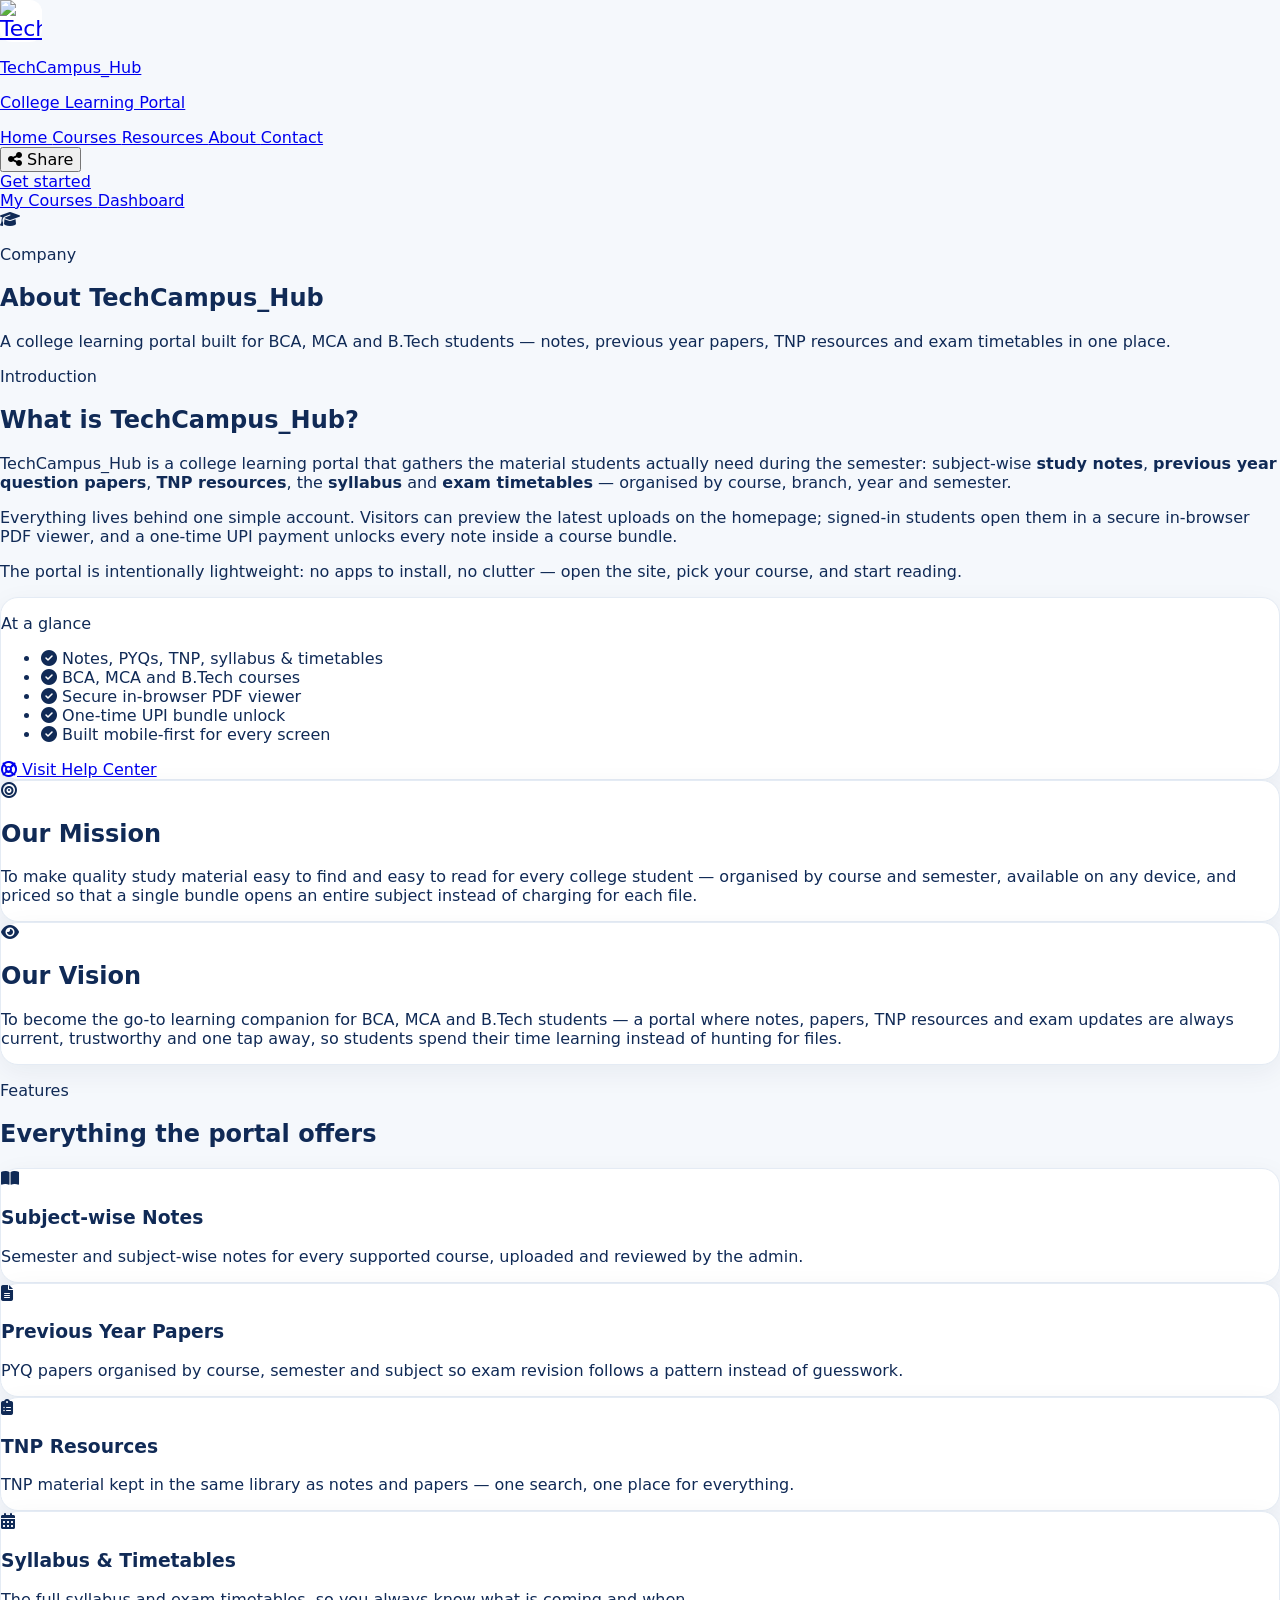
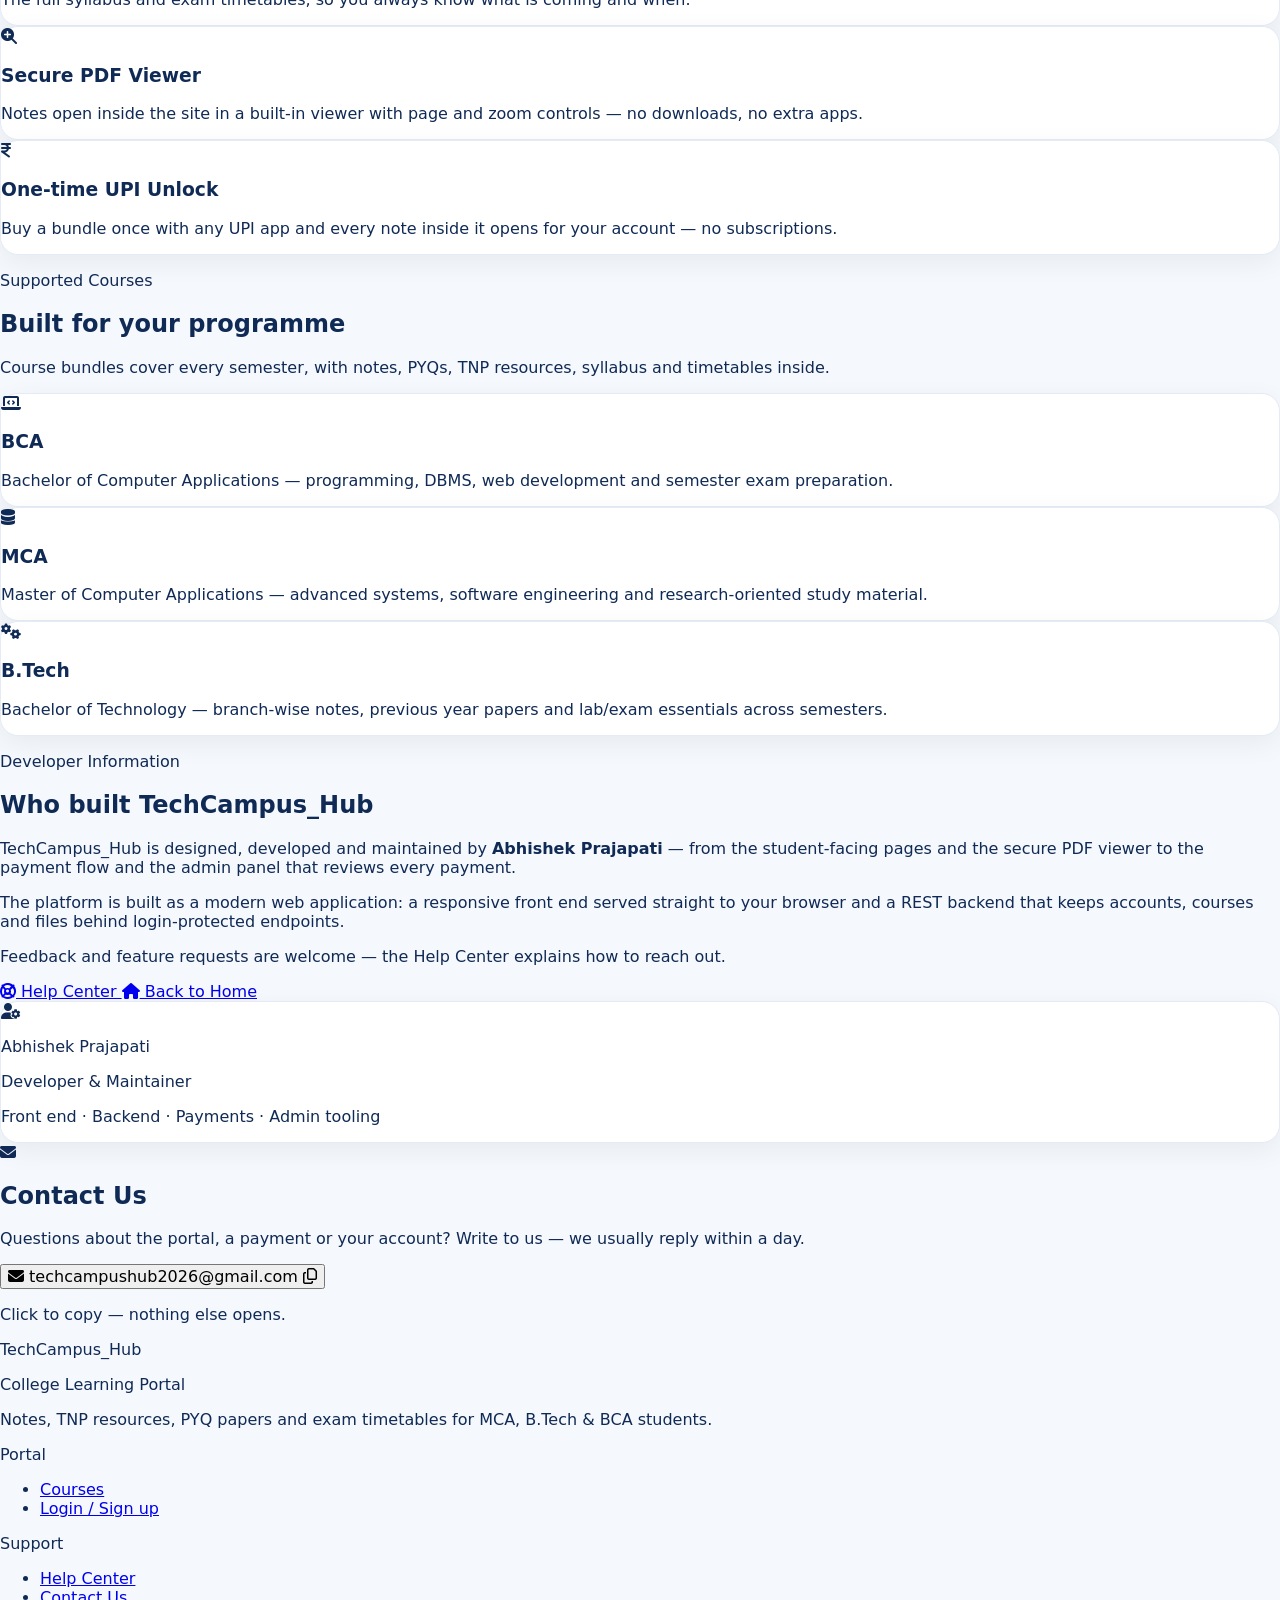
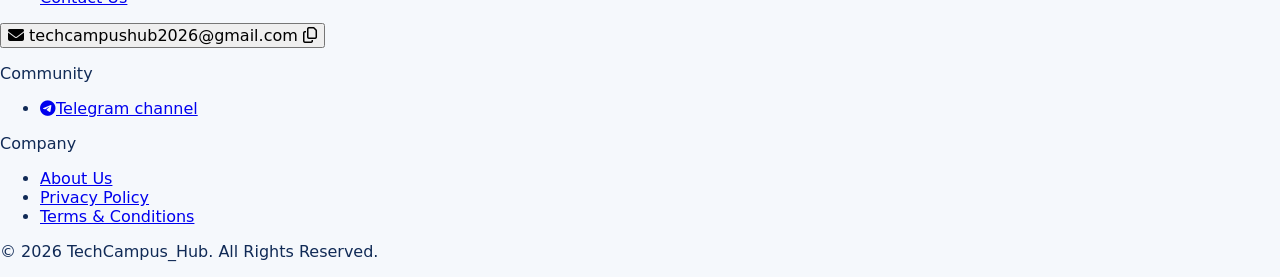
==== commit 873f1167: "Add features" ====
--- a/TechCampusHub-Frontend/about.html
+++ b/TechCampusHub-Frontend/about.html
@@ -60,15 +60,21 @@
                         </p>
                     </div>
                 </a>
-                <nav class="hidden md:flex items-center gap-6 text-sm font-semibold text-slate-600">
+                <nav class="hidden md:flex items-center gap-4 lg:gap-6 text-sm font-semibold text-slate-600">
+                    <a href="./index.html" class="hover:text-blue-600 transition">
+                        Home
+                    </a>
                     <a href="./index.html#courses" class="hover:text-blue-600 transition">
                         Courses
                     </a>
-                    <a href="./index.html#how" class="hover:text-blue-600 transition">
-                        How it works
+                    <a href="./index.html#resources" class="hover:text-blue-600 transition">
+                        Resources
                     </a>
-                    <a href="./index.html#features" class="hover:text-blue-600 transition">
-                        Resources
+                    <a href="./index.html#about" class="hover:text-blue-600 transition">
+                        About
+                    </a>
+                    <a href="./index.html#contact" class="hover:text-blue-600 transition">
+                        Contact
                     </a>
                 </nav>
                 <div class="flex items-center gap-2 sm:gap-3 shrink-0">
@@ -497,7 +503,6 @@
                     </p>
                     <ul class="mt-3 space-y-1.5 text-sm text-slate-600">
                         <li><a href="./index.html#courses" class="hover:text-blue-600 transition">Courses</a></li>
-                        <li><a href="./index.html#how" class="hover:text-blue-600 transition">How it works</a></li>
                         <li><a href="./login.html" class="hover:text-blue-600 transition">Login / Sign up</a></li>
                     </ul>
                 </div>
--- a/TechCampusHub-Frontend/style.css
+++ b/TechCampusHub-Frontend/style.css
@@ -688,46 +688,6 @@
         @media (prefers-reduced-motion: reduce) {
             .faq-item .faq-caret {
                 transition-duration: .01ms;
-            }
-        }
-
-        /* =====================================================
-   HOW IT WORKS — STEP CONNECTORS (index.html)
-===================================================== */
-
-        .how-step {
-            position: relative;
-        }
-
-        /*
-         * Dashed link + chevron between the four step cards.
-         * Markup lives inside steps 1–3 only; it renders solely
-         * at lg and up, where all four steps share one row and
-         * the 24px gap (gap-6) sits next to each card.
-         */
-        .how-step-connector {
-            display: none;
-        }
-
-        @media (min-width: 1024px) {
-
-            .how-step-connector {
-                position: absolute;
-                top: 34px;      /* p-6 (24px) + half of the w-10 icon circle */
-                left: 100%;
-                width: 24px;    /* matches the grid gap between the cards */
-                height: 20px;
-                display: flex;
-                align-items: center;
-                justify-content: flex-end;
-                gap: 3px;
-                pointer-events: none;
-            }
-
-            .how-step-connector::before {
-                content: "";
-                flex: 1;
-                border-top: 2px dashed #bfdbfe;
             }
         }
 
@@ -1233,4 +1193,88 @@
             .share-action {
                 transition-duration: .01ms;
             }
-        }+        }
+
+        /* =====================================================
+           HOMEPAGE STATS COUNTERS
+        ===================================================== */
+
+        .counter-value {
+            font-variant-numeric: tabular-nums;
+            letter-spacing: -0.02em;
+        }
+
+        /* =====================================================
+           PROFESSIONAL SITE FOOTER (index.html, dashboard.html)
+        ===================================================== */
+
+        .site-footer {
+            background:
+                radial-gradient(circle at 10% 0%,
+                    rgba(37, 99, 235, .22),
+                    transparent 38%),
+                linear-gradient(180deg,
+                    #0b1f40 0%,
+                    #102a56 55%,
+                    #0b1f40 100%);
+
+            color: #cbd5e1;
+        }
+
+        .footer-heading {
+            margin: 0;
+
+            font-size: .72rem;
+            font-weight: 800;
+            line-height: 1.4;
+            letter-spacing: .14em;
+            text-transform: uppercase;
+
+            color: #93c5fd;
+        }
+
+        .footer-link {
+            display: inline-flex;
+            align-items: center;
+            gap: .5rem;
+
+            max-width: 100%;
+            padding: 0;
+
+            border: 0;
+            background: transparent;
+
+            color: #cbd5e1;
+            font-size: .875rem;
+            font-weight: 500;
+            line-height: 1.5;
+            text-align: left;
+            text-decoration: none;
+
+            cursor: pointer;
+
+            transition:
+                color .16s ease,
+                transform .16s ease;
+        }
+
+        .footer-link:hover {
+            color: #fff;
+            transform: translateX(2px);
+        }
+
+        .footer-link:focus-visible {
+            outline: 2px solid rgba(147, 197, 253, .75);
+            outline-offset: 3px;
+            border-radius: 4px;
+        }
+
+        @media (prefers-reduced-motion: reduce) {
+            .footer-link {
+                transition: none;
+            }
+
+            .footer-link:hover {
+                transform: none;
+            }
+        }
